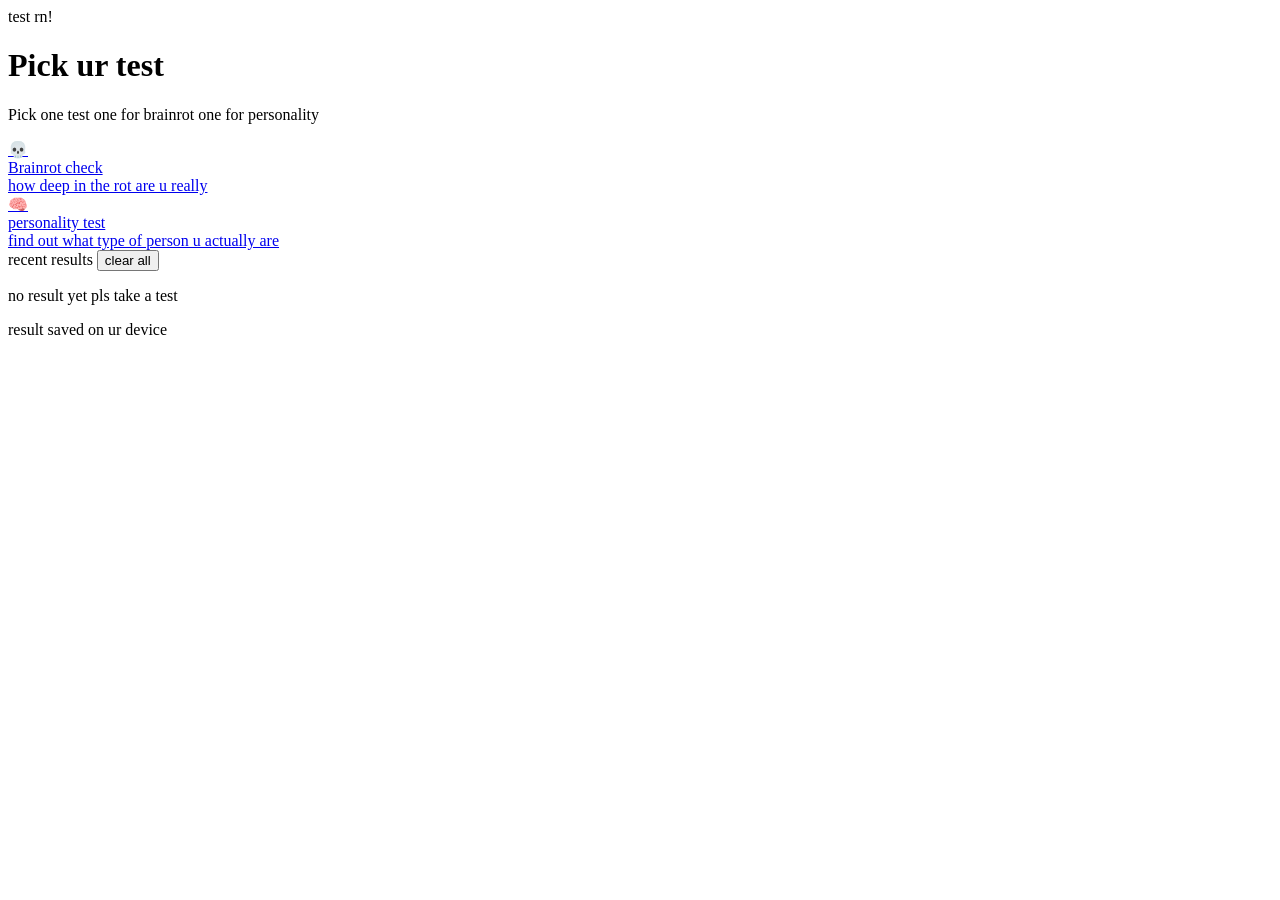
==== home.html @ dd51a857 "added the home page This is the page where we go to other pages ,its not styled rn!" ====
<html>
    <head>
        <title>Home</title>
        <style>

        </style>
    </head>
    <body>
      <div class="page">
        <div class="top">test rn!</div>
        <h1>Pick ur test</h1>
        <p class="sub">Pick one test one for brainrot one for personality</p>


      </div>
      <div class="tests">
        <a class="test" href="brain.html">
            <div class="ico">💀</div>
            <div class="info">
                <div class="name">Brainrot check</div>
                <div class="desc">how deep in the rot are u really</div>

            </div>
            
        </a>
        <a class="test"href="person.html">
            <div class="ico">🧠</div>
            <div class="info">
                <div class="name">personality test</div>
                <div class="desc">find out what type of person u actually are</div>

            </div>

        </a>
      </div>
      <div class="row">
        <span>recent results</span>
        <button id="clr">clear all</button>
      </div>
      <div id="hist">
        <p class="none">no result yet pls take a test</p>

      </div>
      <footer>result saved on ur device</footer>
        </div>
    </body>
</html>
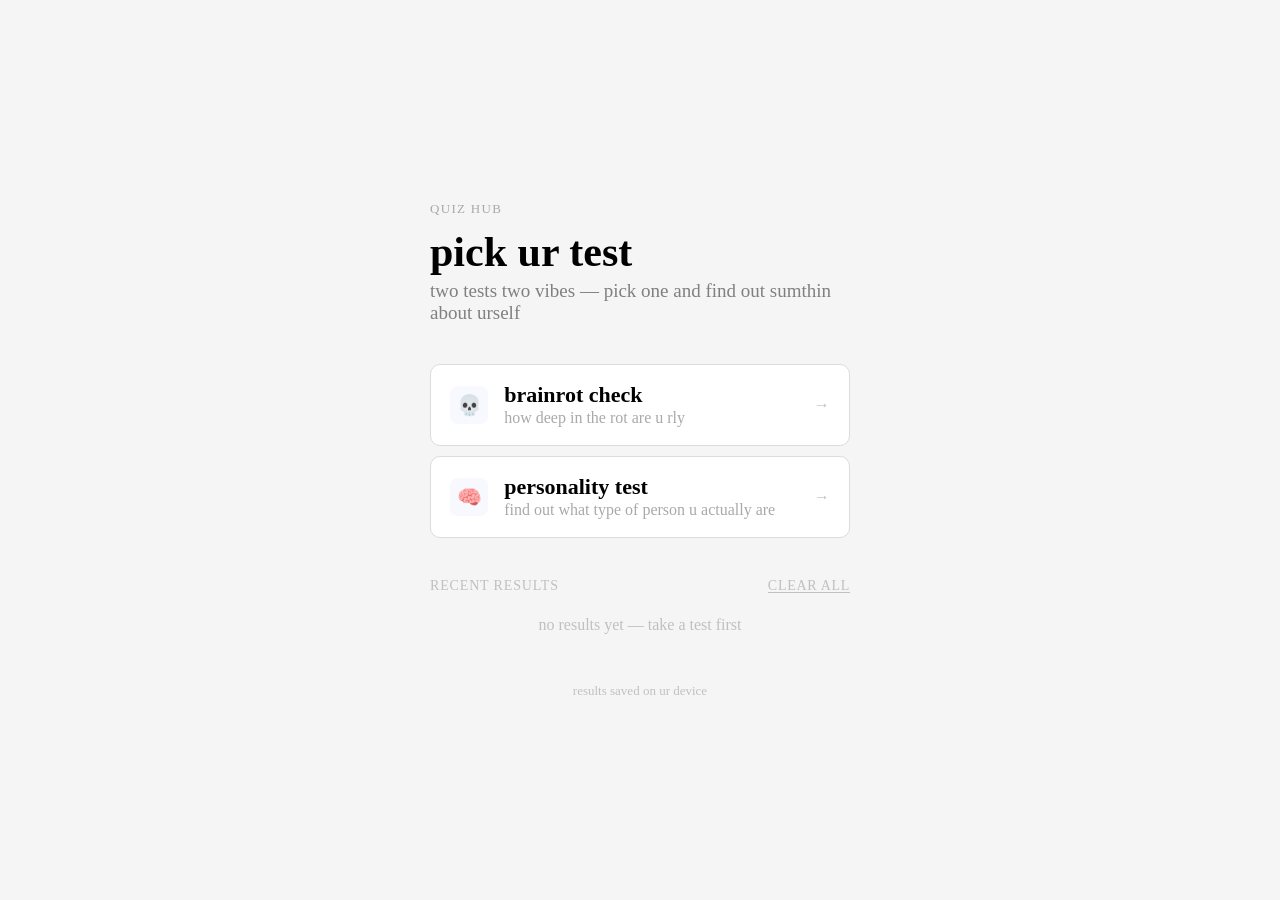
==== commit c5747b96: "completed this project" ====
--- a/home.html
+++ b/home.html
@@ -1,47 +1,77 @@
-<html>
-    <head>
-        <title>Home</title>
-        <style>
-
-        </style>
-    </head>
-    <body>
-      <div class="page">
-        <div class="top">test rn!</div>
-        <h1>Pick ur test</h1>
-        <p class="sub">Pick one test one for brainrot one for personality</p>
-
-
-      </div>
-      <div class="tests">
-        <a class="test" href="brain.html">
-            <div class="ico">💀</div>
-            <div class="info">
-                <div class="name">Brainrot check</div>
-                <div class="desc">how deep in the rot are u really</div>
-
-            </div>
-            
-        </a>
-        <a class="test"href="person.html">
-            <div class="ico">🧠</div>
-            <div class="info">
-                <div class="name">personality test</div>
-                <div class="desc">find out what type of person u actually are</div>
-
-            </div>
-
-        </a>
-      </div>
-      <div class="row">
-        <span>recent results</span>
-        <button id="clr">clear all</button>
-      </div>
-      <div id="hist">
-        <p class="none">no result yet pls take a test</p>
-
-      </div>
-      <footer>result saved on ur device</footer>
-        </div>
-    </body>
+<!DOCTYPE html>
+<html lang="en">
+<head>
+  <meta charset="UTF-8">
+  <meta name="viewport" content="width=device-width, initial-scale=1.0">
+  <title>pick ur test</title>
+  <link rel="stylesheet" href="style.css">
+</head>
+<body>
+<div class="page">
+
+  <div class="top">
+    <p class="tag">quiz hub</p>
+    <h1>pick ur test</h1>
+    <p class="sub">two tests two vibes — pick one and find out sumthin about urself</p>
+  </div>
+
+  <div class="tests">
+    <a class="test" href="brain.html">
+      <div class="ico">💀</div>
+      <div class="info">
+        <div class="name">brainrot check</div>
+        <div class="desc">how deep in the rot are u rly</div>
+      </div>
+      <span class="arr">→</span>
+    </a>
+    <a class="test" href="person.html">
+      <div class="ico">🧠</div>
+      <div class="info">
+        <div class="name">personality test</div>
+        <div class="desc">find out what type of person u actually are</div>
+      </div>
+      <span class="arr">→</span>
+    </a>
+  </div>
+
+  <div class="row">
+    <span>recent results</span>
+    <button id="clr">clear all</button>
+  </div>
+
+  <div id="hist">
+    <p class="none">no results yet — take a test first</p>
+  </div>
+
+  <footer>results saved on ur device</footer>
+
+</div>
+<script>
+  function load() {
+    const keys = { brainrot_history: 'brainrot', personality_history: 'personality' };
+    let all = [];
+    Object.entries(keys).forEach(([k, lbl]) => {
+      JSON.parse(localStorage.getItem(k) || '[]').forEach(x => all.push({ ...x, type: lbl }));
+    });
+    const h = document.getElementById('hist');
+    if (!all.length) {
+      h.innerHTML = '<p class="none">no results yet — take a test first</p>';
+      return;
+    }
+    h.innerHTML = all.slice(0, 6).map(x => `
+      <div class="item">
+        <span>${x.result}</span>
+        <small>${x.type} · ${x.date}</small>
+      </div>`).join('');
+  }
+
+  document.getElementById('clr').onclick = () => {
+    localStorage.removeItem('brainrot_history');
+    localStorage.removeItem('personality_history');
+    load();
+  };
+
+  load();
+</script>
+</body>
 </html>
--- a/style.css
+++ b/style.css
@@ -0,0 +1,372 @@
+
+* {
+  box-sizing: border-box;
+  margin: 0;
+  padding: 0;
+}
+
+  body {
+  background: whitesmoke;
+  font-family: 'Caveat', cursive;
+  color: black;
+  min-height: 100vh;
+    display: flex;
+  align-items: center;
+  justify-content: center;
+  padding: 2rem 1.25rem;
+}
+
+.page {
+    width: 100%;
+  max-width: 420px;
+}
+
+.top {
+  margin-bottom: 2.5rem;
+}
+
+.tag {
+  font-size: 13px;
+    color: darkgray;
+  letter-spacing: .1em;
+  text-transform: uppercase;
+   margin-bottom: .75rem;
+  }
+
+
+
+    h1 {
+      font-size: 42px;
+  font-weight: 600;
+    line-height: 1.1;
+  margin-bottom: .3rem;
+}
+
+.sub {
+  font-size: 19px;
+  color: gray;
+  margin-bottom: 2rem;
+}
+
+.back {
+  font-size: 14px;
+     color: darkgray;
+  text-decoration: none;
+  letter-spacing: .06em;
+  text-transform: uppercase;
+  display: inline-block;
+     margin-bottom: 1.8rem;
+}
+
+.back:hover {
+  color: dimgray;
+}
+
+
+.tests {
+  display: flex;
+  flex-direction: column;
+  gap: 10px;
+  margin-bottom: 2.5rem;
+}
+
+a.test {
+  text-decoration: none;
+  color: inherit;
+  background: white;
+  border: 1px solid gainsboro;
+  border-radius: 10px;
+  padding: 1.1rem 1.2rem;
+  display: flex;
+  align-items: center;
+  gap: 1rem;
+}
+
+a.test:hover {
+    border-color: silver;
+}
+
+.ico {
+  font-size: 20px;
+    width: 38px;
+  height: 38px;
+  background: ghostwhite;
+  border-radius: 8px;
+  display: flex;
+  align-items: center;
+  justify-content: center;
+  flex-shrink: 0;
+}
+
+   .info {
+  flex: 1;
+}
+
+.name {
+  font-size: 22px;
+  font-weight: 600;
+  margin-bottom: 1px;
+}
+
+
+
+.desc {
+  font-size: 16px;
+  color: darkgray;
+}
+
+.arr {
+  font-size: 16px;
+    color: silver;
+  flex-shrink: 0;
+}
+
+a.test:hover .arr {
+  color: gray;
+}
+
+
+   .row {
+    display: flex;
+  justify-content: space-between;
+    align-items: center;
+  margin-bottom: .75rem;
+}
+
+.row span {
+  font-size: 14px;
+  color: silver;
+  letter-spacing: .06em;
+  text-transform: uppercase;
+}
+
+.hist {
+  margin-top: 2rem;
+  border-top: 1px solid gainsboro;
+  padding-top: 1.2rem;
+}
+
+.hlbl {
+  font-size: 14px;
+  color: silver;
+  letter-spacing: .06em;
+  text-transform: uppercase;
+  display: flex;
+  justify-content: space-between;
+  align-items: center;
+  margin-bottom: .7rem;
+}
+
+.hlist {
+  display: flex;
+  flex-direction: column;
+  gap: 5px;
+}
+
+.item,
+.hi {
+  background: white;
+    border: 1px solid gainsboro;
+  border-radius: 8px;
+  padding: .5rem .85rem;
+  display: flex;
+  justify-content: space-between;
+      align-items: center;
+}
+
+.item span,
+.hi span {
+  font-size: 18px;
+  color: dimgray;
+}
+
+.item small,
+.hi small {
+  font-size: 14px;
+  color: silver;
+}
+
+  .none {
+  font-size: 16px;
+     color: silver;
+  text-align: center;
+   padding: .6rem 0;
+}
+
+
+button,
+.btn {
+  font-family: 'Caveat', cursive;
+  font-size: 16px;
+  color: black;
+  background: white;
+  border: 1px solid gainsboro;
+  border-radius: 8px;
+  padding: .55rem 1.1rem;
+  cursor: pointer;
+  letter-spacing: .05em;
+  text-transform: uppercase;
+  text-decoration: none;
+  display: inline-block;
+}
+
+button:hover,
+.btn:hover {
+  background: ghostwhite;
+  border-color: silver;
+}
+
+#clr {
+  font-size: 14px;
+  color: silver;
+  background: none;
+  border: none;
+  text-decoration: underline;
+  text-underline-offset: 2px;
+  padding: 0;
+  margin-top: 0;
+  cursor: pointer;
+  letter-spacing: .05em;
+  text-transform: uppercase;
+}
+
+   #clr:hover {
+  color: dimgray;
+    background: none;
+  border: none;
+}
+
+
+.prog {
+  font-size: 14px;
+  color: silver;
+  letter-spacing: .06em;
+  margin-bottom: 1.2rem;
+}
+
+.bar {
+  height: 2px;
+  background: gainsboro;
+  border-radius: 2px;
+  margin-bottom: 1.8rem;
+  overflow: hidden;
+}
+
+.fill {
+  height: 100%;
+    background: black;
+  border-radius: 2px;
+   }
+
+.q {
+  font-size: 26px;
+  font-weight: 600;
+  line-height: 1.3;
+  margin-bottom: 1.4rem;
+}
+
+.opts {
+  display: flex;
+  flex-direction: column;
+  gap: 8px;
+  margin-bottom: 1.6rem;
+}
+
+   .opt {
+  background: white;
+  border: 1px solid gainsboro;
+    border-radius: 10px;
+  padding: .85rem 1.1rem;
+  font-family: 'Caveat', cursive;
+  font-size: 19px;
+    color: black;
+  text-align: left;
+  cursor: pointer;
+  width: 100%;
+    text-transform: none;
+  letter-spacing: 0;
+  margin-top: 0;
+}
+
+.opt:hover {
+  border-color: silver;
+  background: ghostwhite;
+}
+
+.opt.on {
+  border-color: black;
+  background: ghostwhite;
+}
+
+.nxt {
+  display: none;
+  margin-top: 0;
+}
+
+
+.think {
+  font-size: 22px;
+  color: darkgray;
+  padding: 3rem 0;
+  text-align: center;
+}
+
+
+.res {
+  text-align: center;
+  padding: 1rem 0;
+}
+
+.emoji {
+  font-size: 40px;
+  margin-bottom: .8rem;
+}
+
+
+
+    .badge {
+  font-size: 13px;
+  letter-spacing: .08em;
+  text-transform: uppercase;
+  padding: 3px 10px;
+  border-radius: 6px;
+      display: inline-block;
+  margin-bottom: 1rem;
+    border: none;
+  cursor: default;
+}
+
+.badge:hover {
+  background: inherit;
+  border: none;
+}
+
+.lbl {
+  font-size: 32px;
+  font-weight: 600;
+  margin-bottom: .4rem;
+  line-height: 1.2;
+}
+
+  .dsc {
+  font-size: 19px;
+  color: gray;
+  margin-bottom: 2rem;
+  line-height: 1.4;
+}
+
+.btns {
+  display: flex;
+  gap: 8px;
+    justify-content: center;
+  flex-wrap: wrap;
+}
+
+
+
+     footer {
+  margin-top: 2.5rem;
+  font-size: 13px;
+    color: silver;
+  text-align: center;
+}
